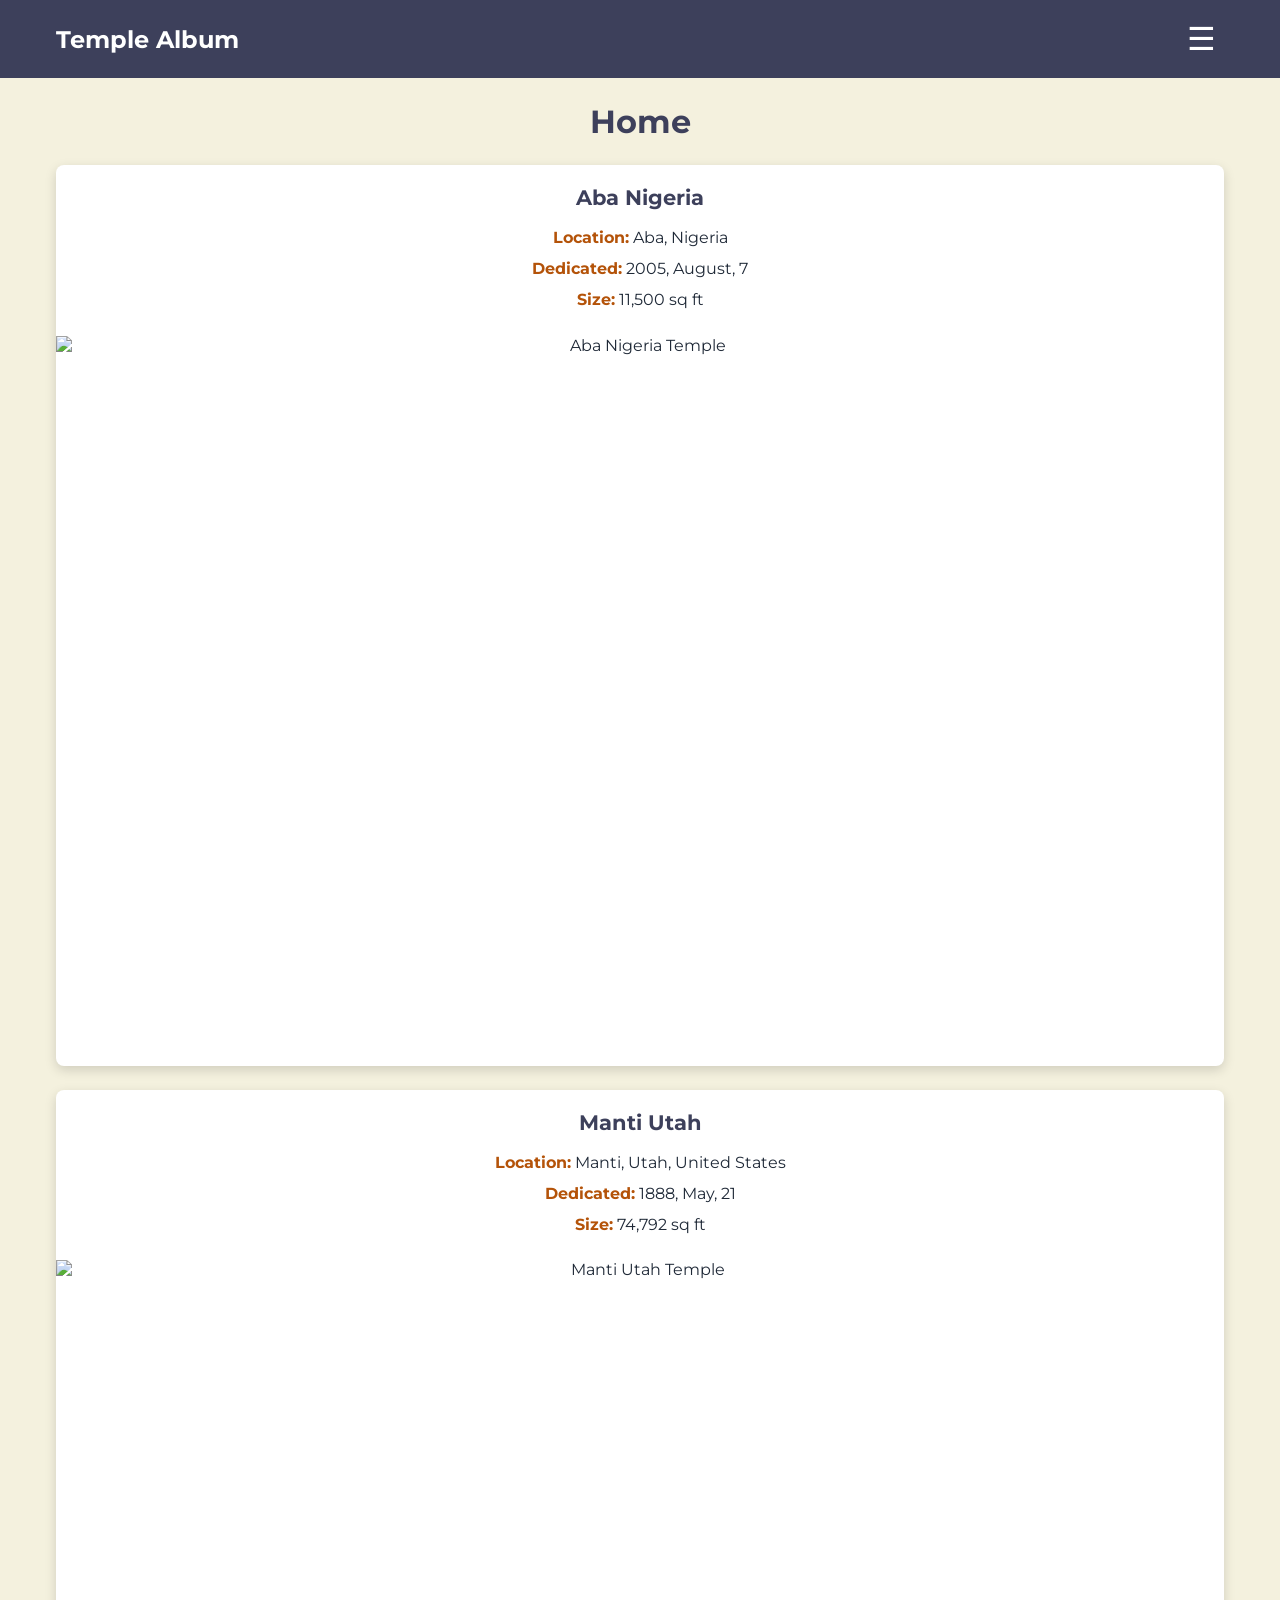
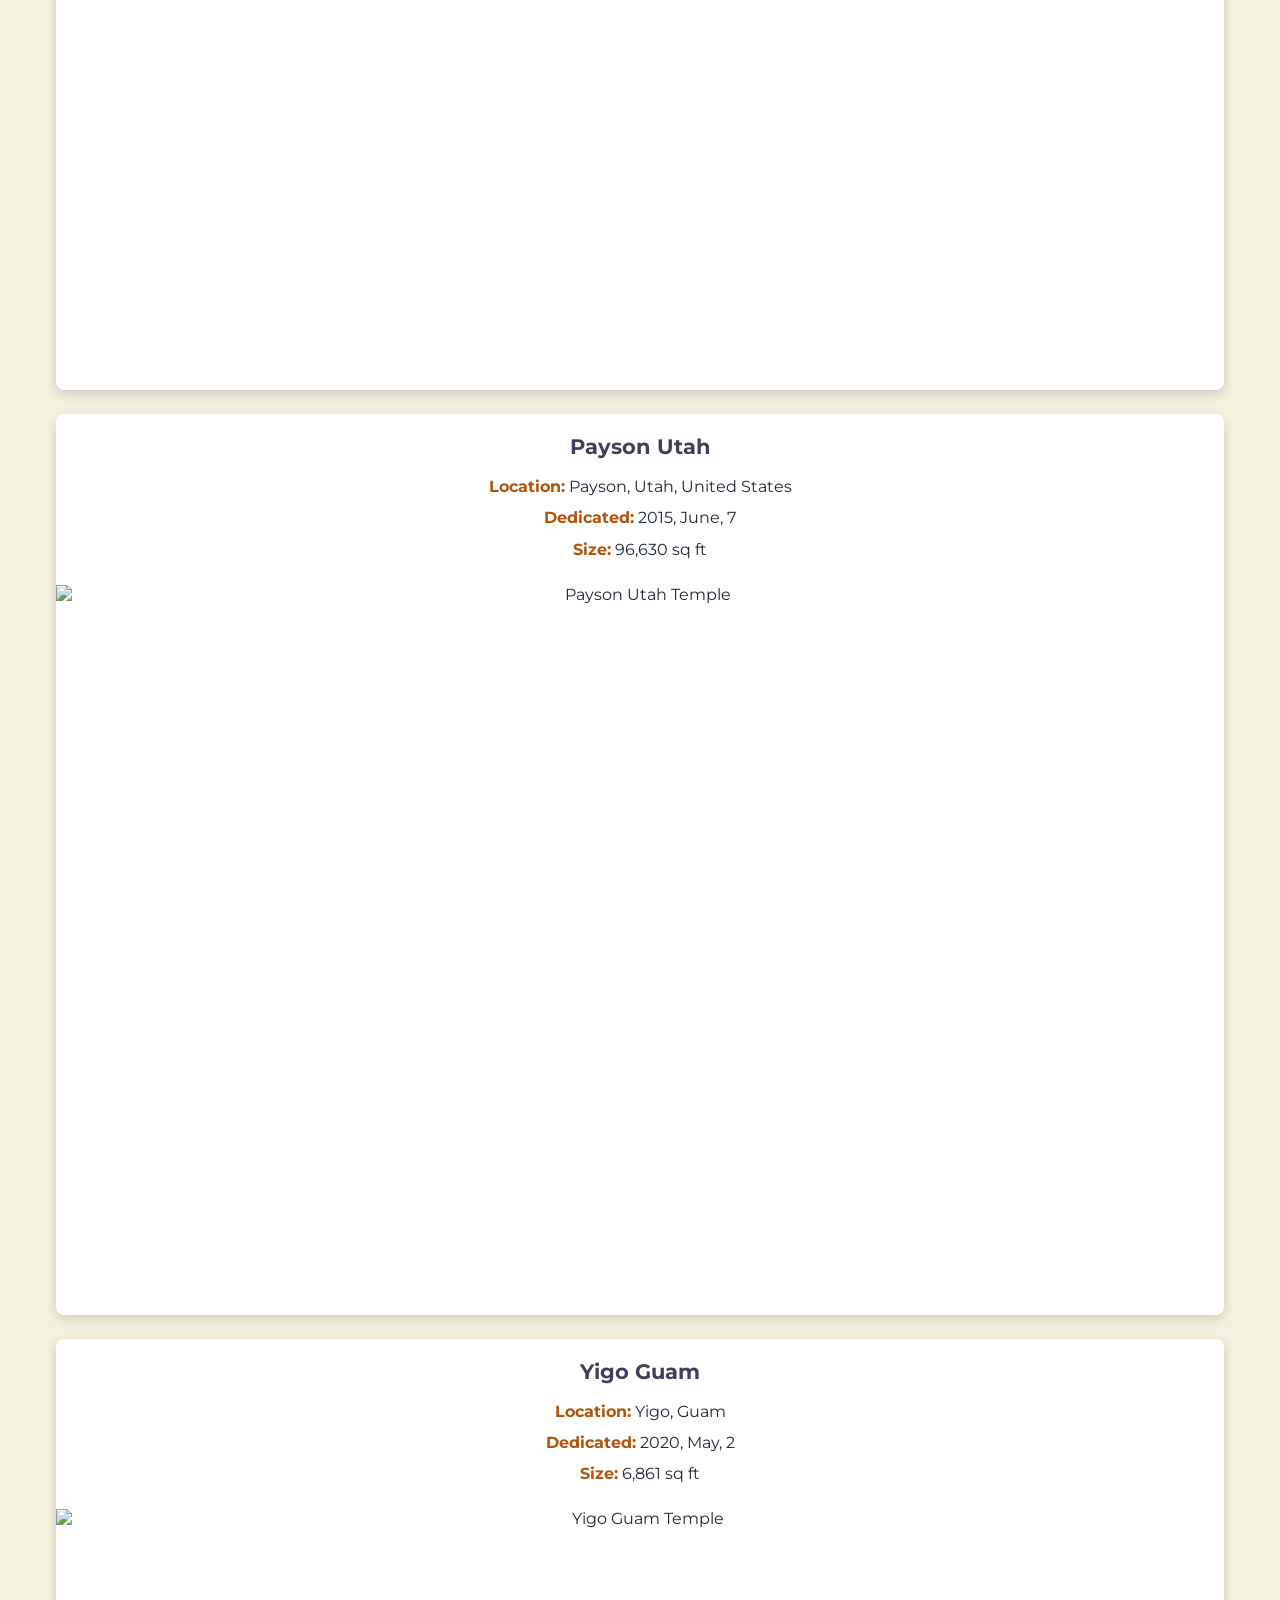
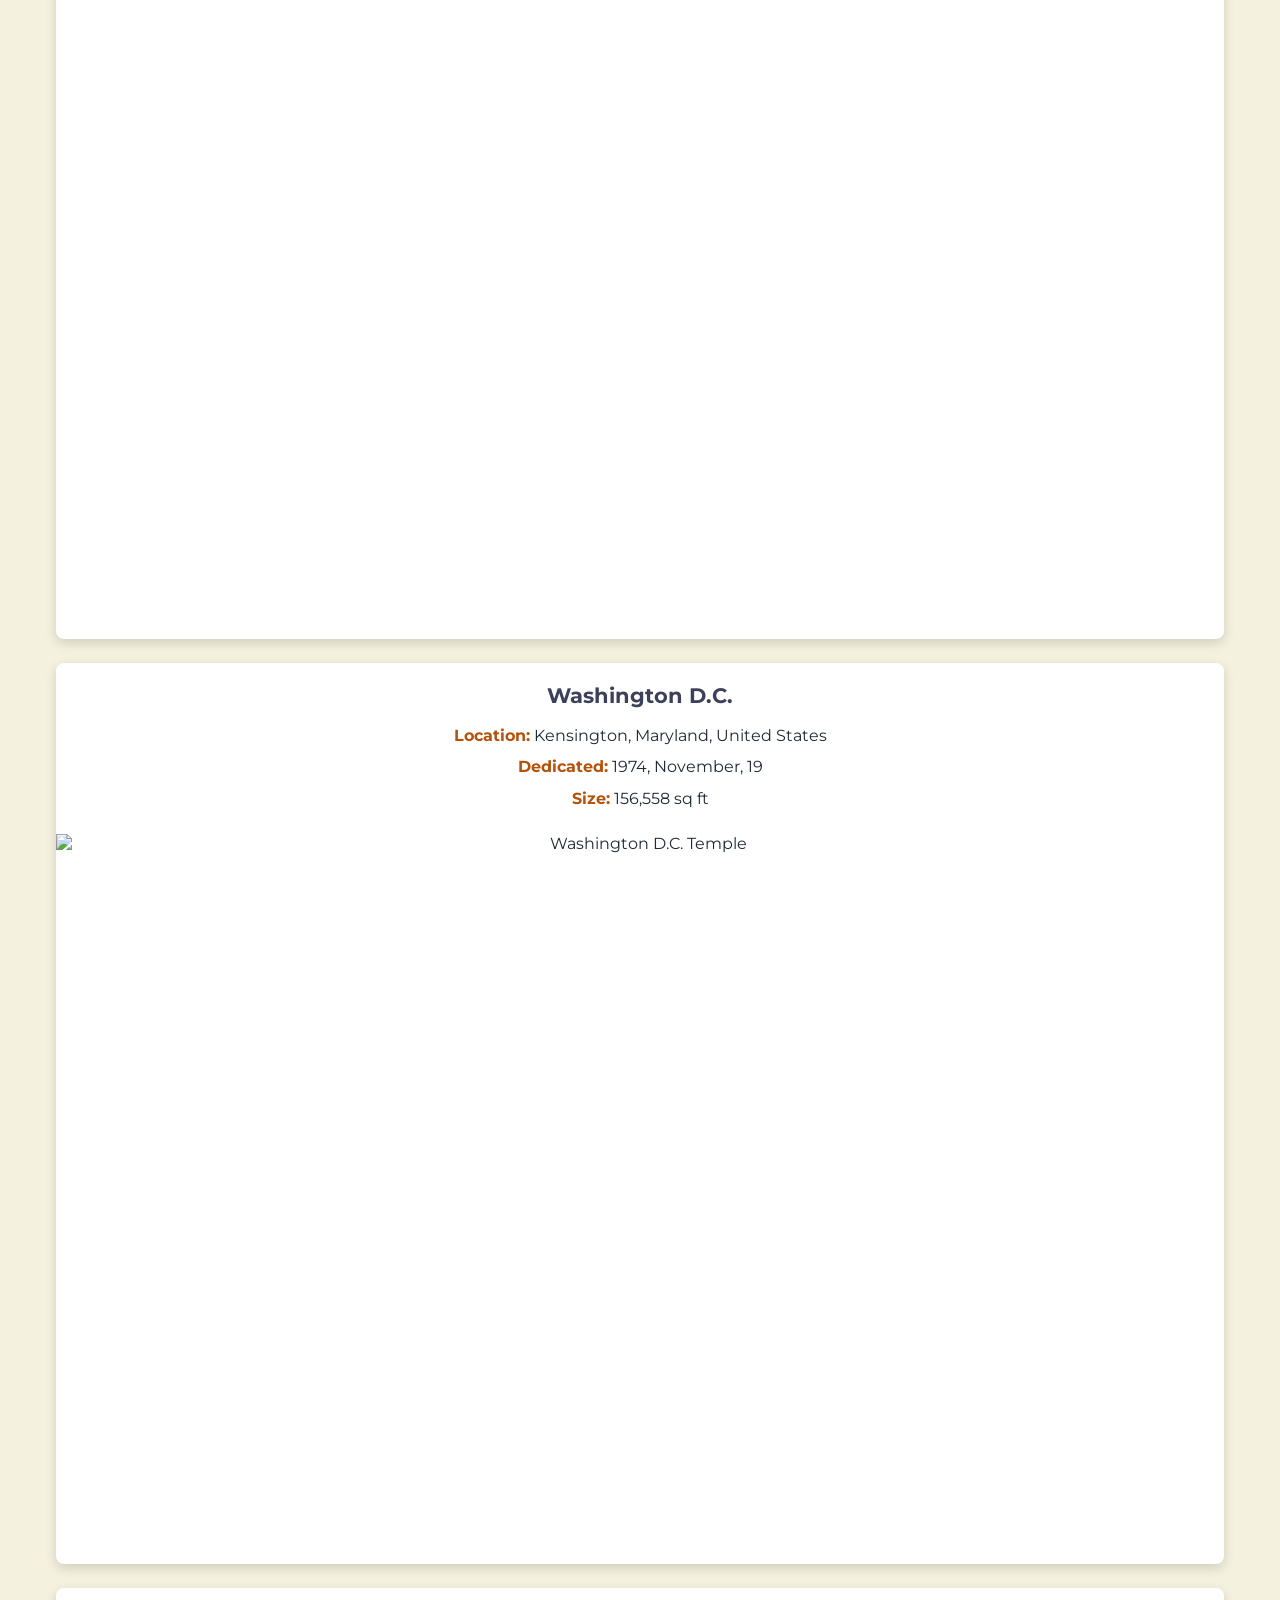
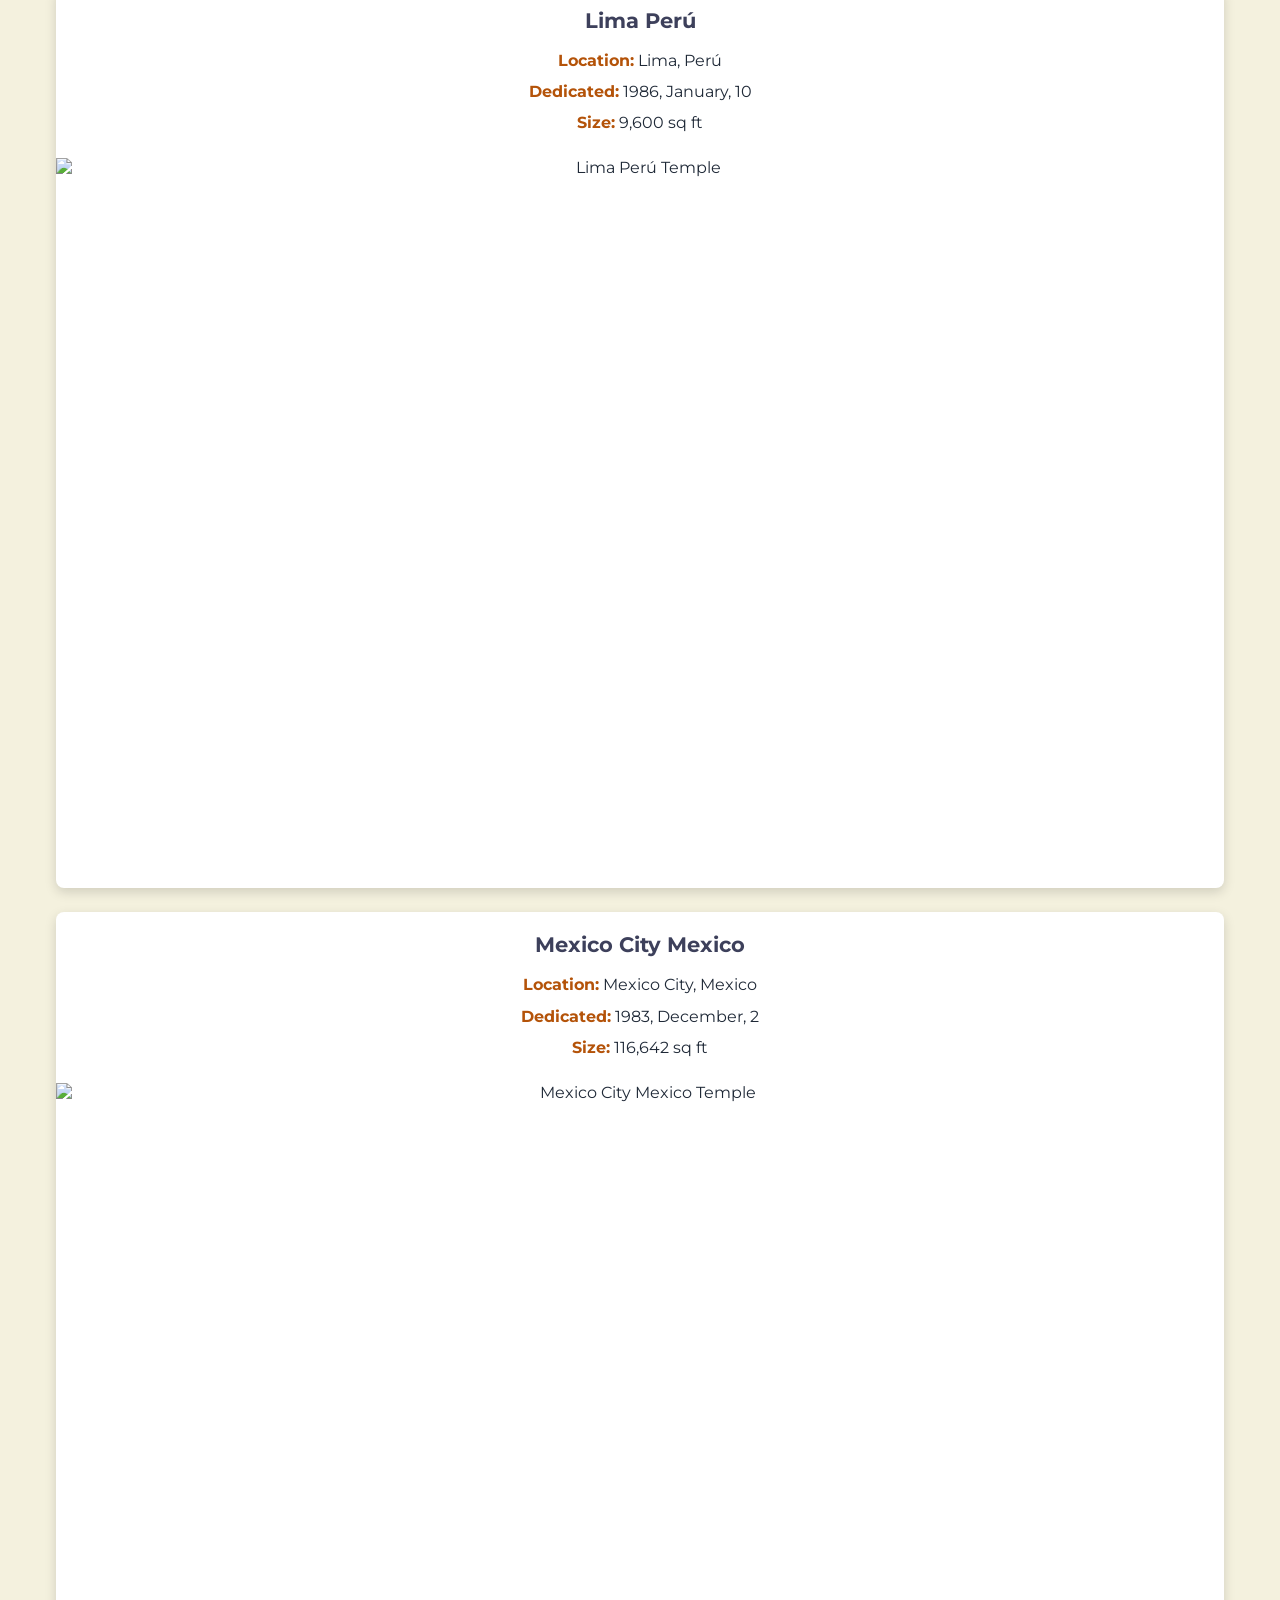
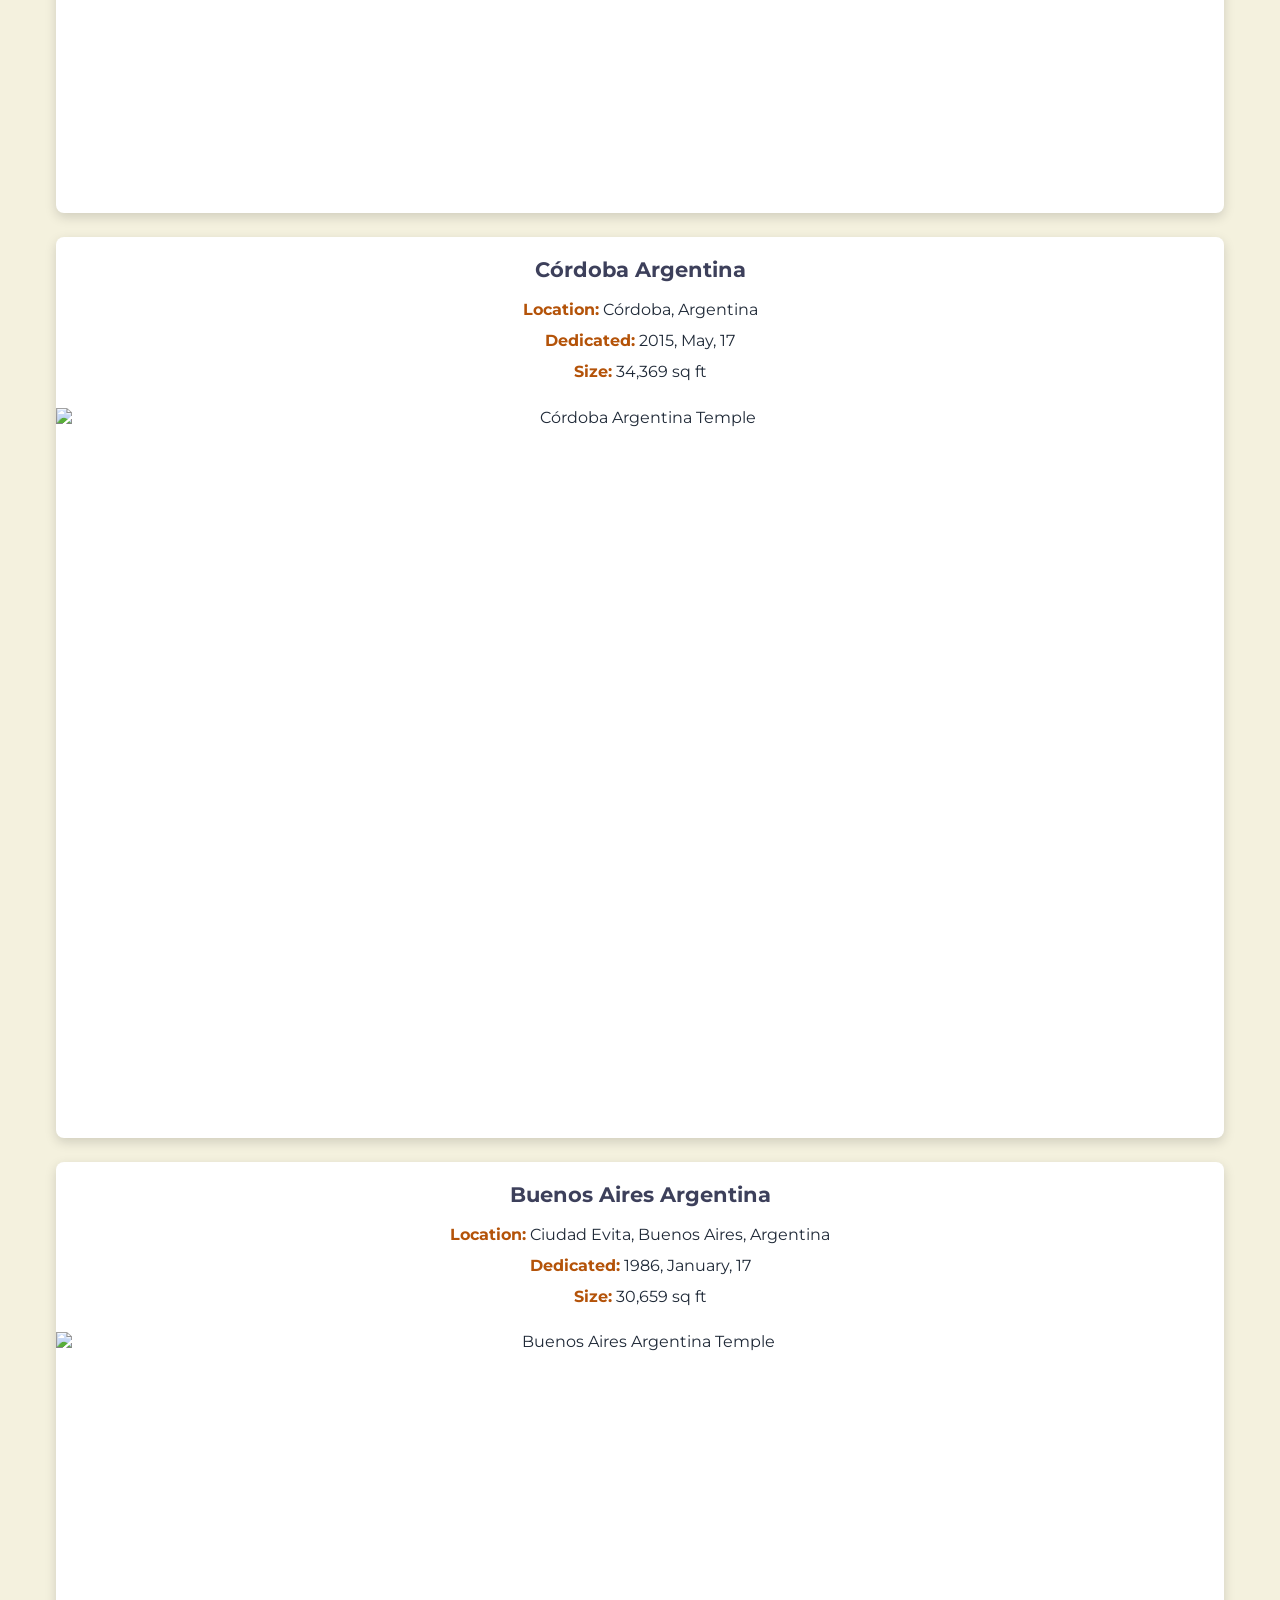
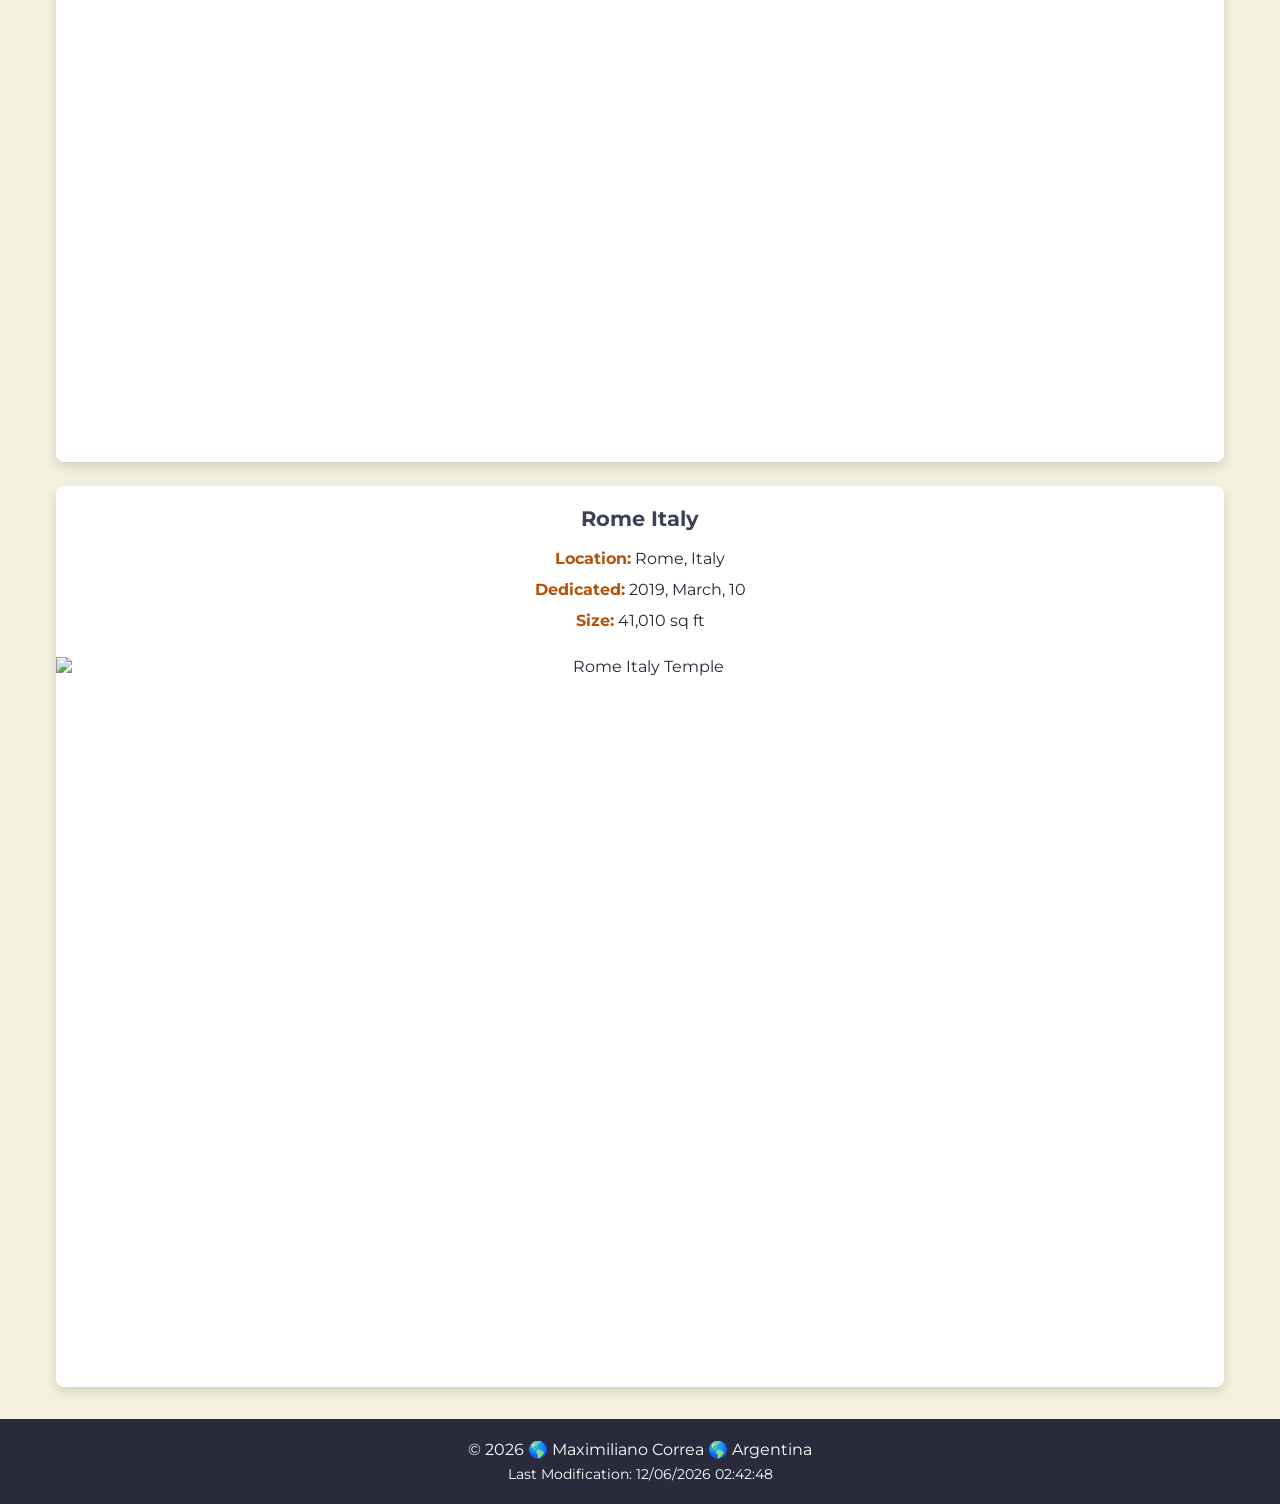
==== filtered-temples.html @ fe28e609 "week 04 assignment" ====
<!DOCTYPE html>
<html lang="en">
<head>
    <meta charset="UTF-8">
    <meta name="viewport" content="width=device-width, initial-scale=1.0">

    <title>Filtered Temple Album | WDD 131</title>

    <meta
        name="description"
        content="A responsive temple album that dynamically displays and filters temples by age and size."
    >

    <meta name="author" content="Maximiliano Correa">

    <link rel="preconnect" href="https://fonts.googleapis.com">
    <link rel="preconnect" href="https://fonts.gstatic.com" crossorigin>

    <link
        href="https://fonts.googleapis.com/css2?family=Montserrat:wght@400;600;700&display=swap"
        rel="stylesheet"
    >

    <link rel="stylesheet" href="styles/filtered-temples.css">
    <link
        rel="stylesheet"
        href="styles/filtered-temples-large.css"
        media="screen and (min-width: 48rem)"
    >

    <script src="scripts/filtered-temples.js" defer></script>
</head>

<body>
    <header>
        <div class="header-container">
            <span class="site-title">Temple Album</span>

            <button
                id="menu"
                type="button"
                aria-label="Open navigation menu"
                aria-expanded="false"
            >
                ☰
            </button>

            <nav id="navigation" aria-label="Temple filters">
                <button type="button" data-filter="home" class="active">
                    Home
                </button>

                <button type="button" data-filter="old">
                    Old
                </button>

                <button type="button" data-filter="new">
                    New
                </button>

                <button type="button" data-filter="large">
                    Large
                </button>

                <button type="button" data-filter="small">
                    Small
                </button>
            </nav>
        </div>
    </header>

    <main>
        <h1 id="page-title">Home</h1>

        <section
            id="temple-cards"
            class="temple-grid"
            aria-label="Temple album"
        >
            <!-- Temple cards are generated with JavaScript -->
        </section>
    </main>

    <footer>
        <p>
            &copy;
            <span id="currentyear"></span>
            🌎 Maximiliano Correa 🌎 Argentina
        </p>

        <p id="lastModified"></p>
    </footer>
</body>
</html>
---- styles/filtered-temples.css ----
:root {
    --primary-color: #3d405b;
    --secondary-color: #f4f1de;
    --accent-color: #b45309;
    --text-color: #1f2937;
    --white: #ffffff;
    --card-background: #ffffff;
    --footer-background: #292b3d;
    --shadow: 0 4px 12px rgba(0, 0, 0, 0.15);
}

* {
    box-sizing: border-box;
}

body {
    margin: 0;
    font-family: "Montserrat", Arial, sans-serif;
    color: var(--text-color);
    background-color: var(--secondary-color);
}

header {
    background-color: var(--primary-color);
    color: var(--white);
}

.header-container {
    max-width: 1200px;
    margin: 0 auto;
    padding: 1rem;
    display: flex;
    align-items: center;
    justify-content: space-between;
    flex-wrap: wrap;
}

.site-title {
    font-size: 1.5rem;
    font-weight: 700;
}

#menu {
    display: block;
    border: 0;
    background: transparent;
    color: var(--white);
    font-size: 2rem;
    cursor: pointer;
    padding: 0.25rem 0.5rem;
}

#menu:hover,
#menu:focus-visible {
    background-color: var(--white);
    color: var(--primary-color);
    border-radius: 4px;
}

nav {
    display: none;
    flex-direction: column;
    width: 100%;
    margin-top: 1rem;
    gap: 0.25rem;
}

nav.open {
    display: flex;
}

nav button {
    border: none;
    background-color: transparent;
    color: var(--white);
    font: inherit;
    font-weight: 600;
    padding: 0.75rem 1rem;
    cursor: pointer;
    border-radius: 4px;
}

nav button:hover,
nav button:focus-visible,
nav button.active {
    background-color: var(--white);
    color: var(--primary-color);
}

main {
    max-width: 1200px;
    margin: 0 auto;
    padding: 1.5rem 1rem 2rem;
}

h1 {
    text-align: center;
    color: var(--primary-color);
    margin-top: 0;
    margin-bottom: 1.5rem;
}

.temple-grid {
    display: grid;
    grid-template-columns: 1fr;
    gap: 1.5rem;
}

.temple-card {
    background-color: var(--card-background);
    border-radius: 8px;
    overflow: hidden;
    box-shadow: var(--shadow);
    text-align: center;
}

.temple-card h2 {
    color: var(--primary-color);
    margin: 1.25rem 1rem 1rem;
    font-size: 1.3rem;
}

.temple-info {
    padding: 0 1rem 1rem;
}

.temple-info p {
    margin: 0.45rem 0;
    line-height: 1.5;
}

.label {
    color: var(--accent-color);
    font-weight: 700;
}

.temple-card img {
    display: block;
    width: 100%;
    height: auto;
    aspect-ratio: 8 / 5;
    object-fit: cover;
}

footer {
    background-color: var(--footer-background);
    color: var(--white);
    text-align: center;
    padding: 1rem;
}

footer p {
    margin: 0.35rem;
}

#lastModified {
    font-size: 0.9rem;
}
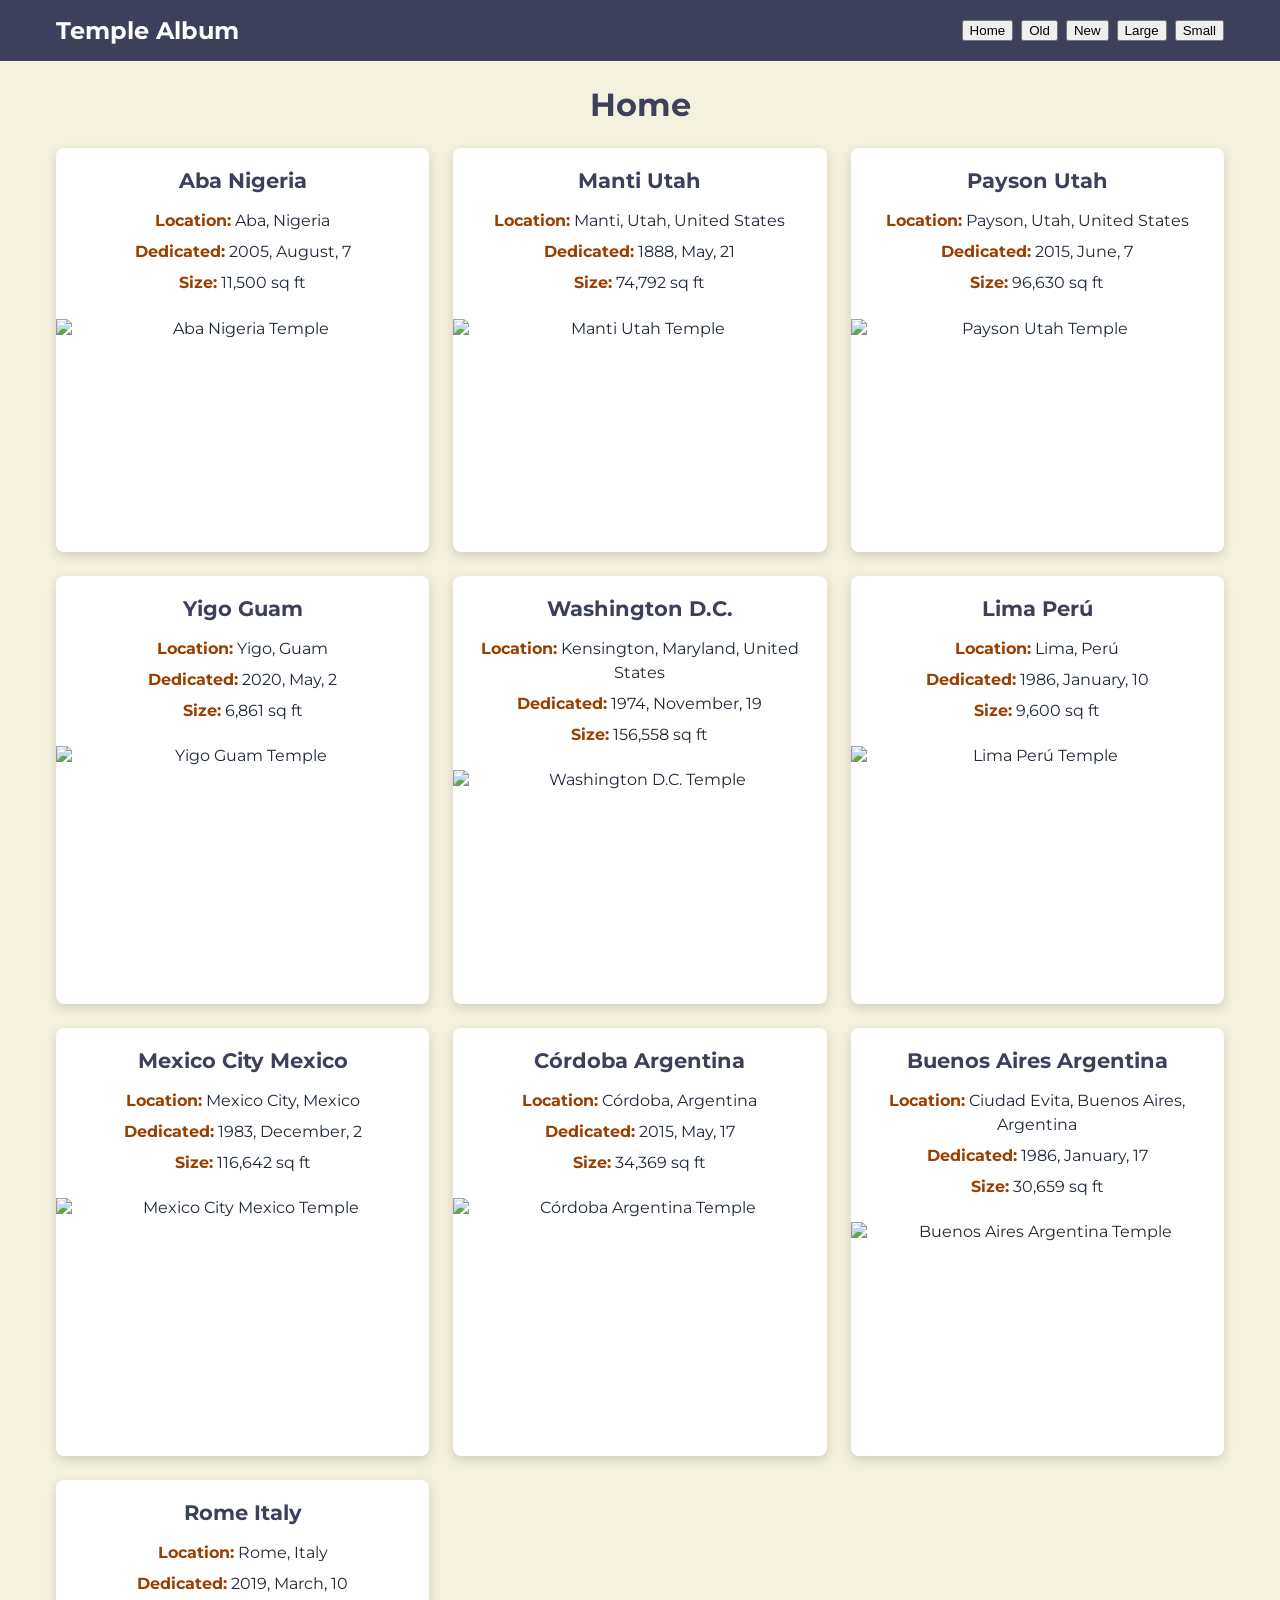
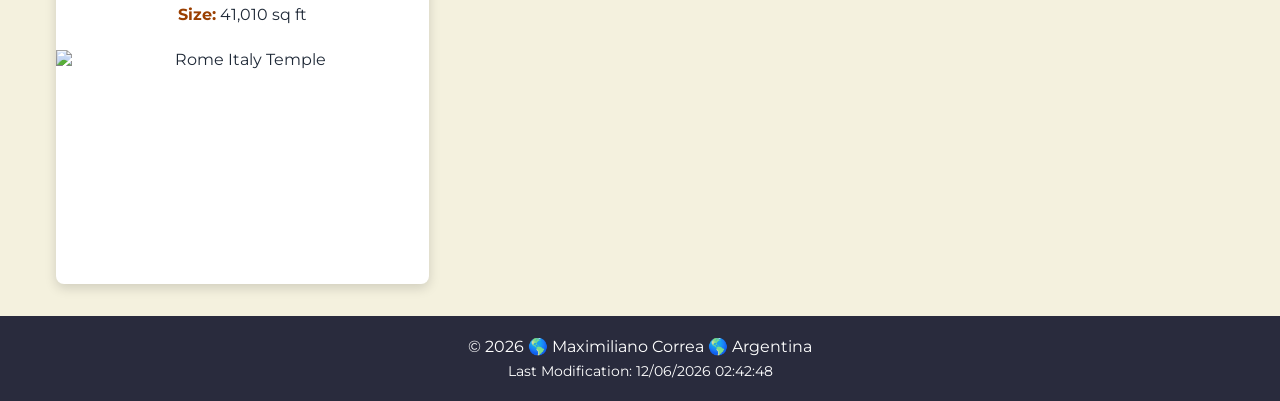
==== commit 73528b56: "fixing 04 assignment" ====
--- a/filtered-temples.html
+++ b/filtered-temples.html
@@ -22,11 +22,7 @@
     >
 
     <link rel="stylesheet" href="styles/filtered-temples.css">
-    <link
-        rel="stylesheet"
-        href="styles/filtered-temples-large.css"
-        media="screen and (min-width: 48rem)"
-    >
+
 
     <script src="scripts/filtered-temples.js" defer></script>
 </head>
--- a/styles/filtered-temples.css
+++ b/styles/filtered-temples.css
@@ -1,12 +1,12 @@
 :root {
     --primary-color: #3d405b;
     --secondary-color: #f4f1de;
-    --accent-color: #b45309;
+    --accent-color: #9a3f00;
     --text-color: #1f2937;
     --white: #ffffff;
     --card-background: #ffffff;
     --footer-background: #292b3d;
-    --shadow: 0 4px 12px rgba(0, 0, 0, 0.15);
+    --shadow: 0 4px 12px #00000026;
 }
 
 * {
@@ -43,7 +43,7 @@
 #menu {
     display: block;
     border: 0;
-    background: transparent;
+    background-color: transparent;
     color: var(--white);
     font-size: 2rem;
     cursor: pointer;
@@ -58,31 +58,36 @@
 }
 
 nav {
-    display: none;
+    display: flex;
     flex-direction: column;
     width: 100%;
-    margin-top: 1rem;
     gap: 0.25rem;
+
+    max-height: 0;
+    overflow: hidden;
+    margin-top: 0;
+
+    transition: max-height 0.3s ease;
 }
 
 nav.open {
-    display: flex;
+    max-height: 350px;
+    margin-top: 1rem;
 }
 
-nav button {
-    border: none;
-    background-color: transparent;
+nav a {
+    display: block;
     color: var(--white);
-    font: inherit;
+    text-decoration: none;
     font-weight: 600;
     padding: 0.75rem 1rem;
-    cursor: pointer;
+    text-align: center;
     border-radius: 4px;
 }
 
-nav button:hover,
-nav button:focus-visible,
-nav button.active {
+nav a:hover,
+nav a:focus-visible,
+nav a.active {
     background-color: var(--white);
     color: var(--primary-color);
 }
@@ -155,4 +160,37 @@
 
 #lastModified {
     font-size: 0.9rem;
+}
+
+/* Tablet */
+
+@media screen and (min-width: 48rem) {
+    .header-container {
+        flex-wrap: nowrap;
+    }
+
+    #menu {
+        display: none;
+    }
+
+    nav {
+        flex-direction: row;
+        width: auto;
+        max-height: none;
+        overflow: visible;
+        margin-top: 0;
+        gap: 0.5rem;
+    }
+
+    .temple-grid {
+        grid-template-columns: repeat(2, minmax(0, 1fr));
+    }
+}
+
+/* Desktop */
+
+@media screen and (min-width: 64rem) {
+    .temple-grid {
+        grid-template-columns: repeat(3, minmax(0, 1fr));
+    }
 }
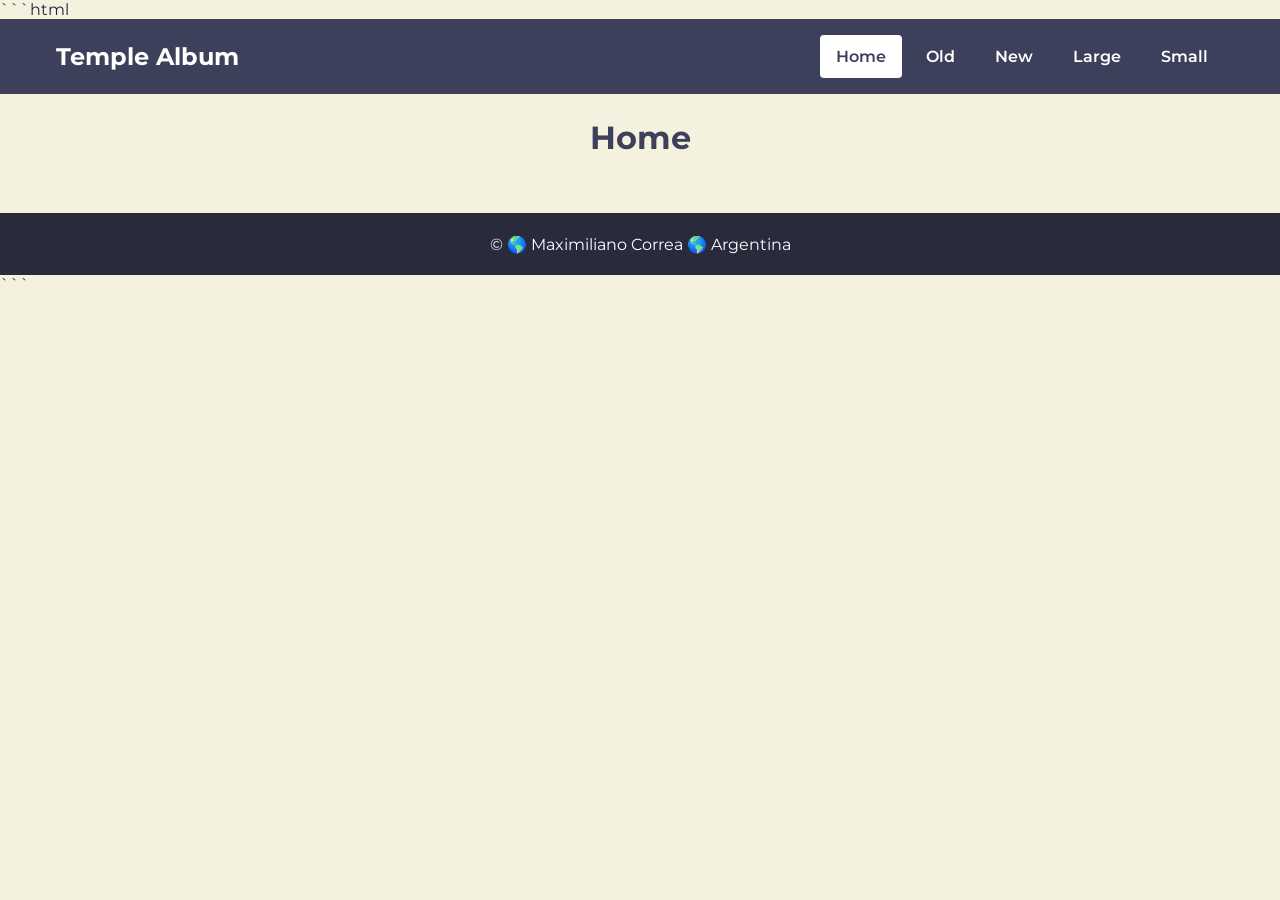
==== commit b0c99fa5: "fixing 04 assignment" ====
--- a/filtered-temples.html
+++ b/filtered-temples.html
@@ -1,3 +1,4 @@
+```html
 <!DOCTYPE html>
 <html lang="en">
 <head>
@@ -23,7 +24,6 @@
 
     <link rel="stylesheet" href="styles/filtered-temples.css">
 
-
     <script src="scripts/filtered-temples.js" defer></script>
 </head>
 
@@ -37,30 +37,17 @@
                 type="button"
                 aria-label="Open navigation menu"
                 aria-expanded="false"
+                aria-controls="navigation"
             >
                 ☰
             </button>
 
             <nav id="navigation" aria-label="Temple filters">
-                <button type="button" data-filter="home" class="active">
-                    Home
-                </button>
-
-                <button type="button" data-filter="old">
-                    Old
-                </button>
-
-                <button type="button" data-filter="new">
-                    New
-                </button>
-
-                <button type="button" data-filter="large">
-                    Large
-                </button>
-
-                <button type="button" data-filter="small">
-                    Small
-                </button>
+                <a href="#" data-filter="home" class="active">Home</a>
+                <a href="#" data-filter="old">Old</a>
+                <a href="#" data-filter="new">New</a>
+                <a href="#" data-filter="large">Large</a>
+                <a href="#" data-filter="small">Small</a>
             </nav>
         </div>
     </header>
@@ -73,7 +60,7 @@
             class="temple-grid"
             aria-label="Temple album"
         >
-            <!-- Temple cards are generated with JavaScript -->
+            <!-- Temple cards are generated dynamically with JavaScript -->
         </section>
     </main>
 
@@ -87,4 +74,5 @@
         <p id="lastModified"></p>
     </footer>
 </body>
-</html>+</html>
+```
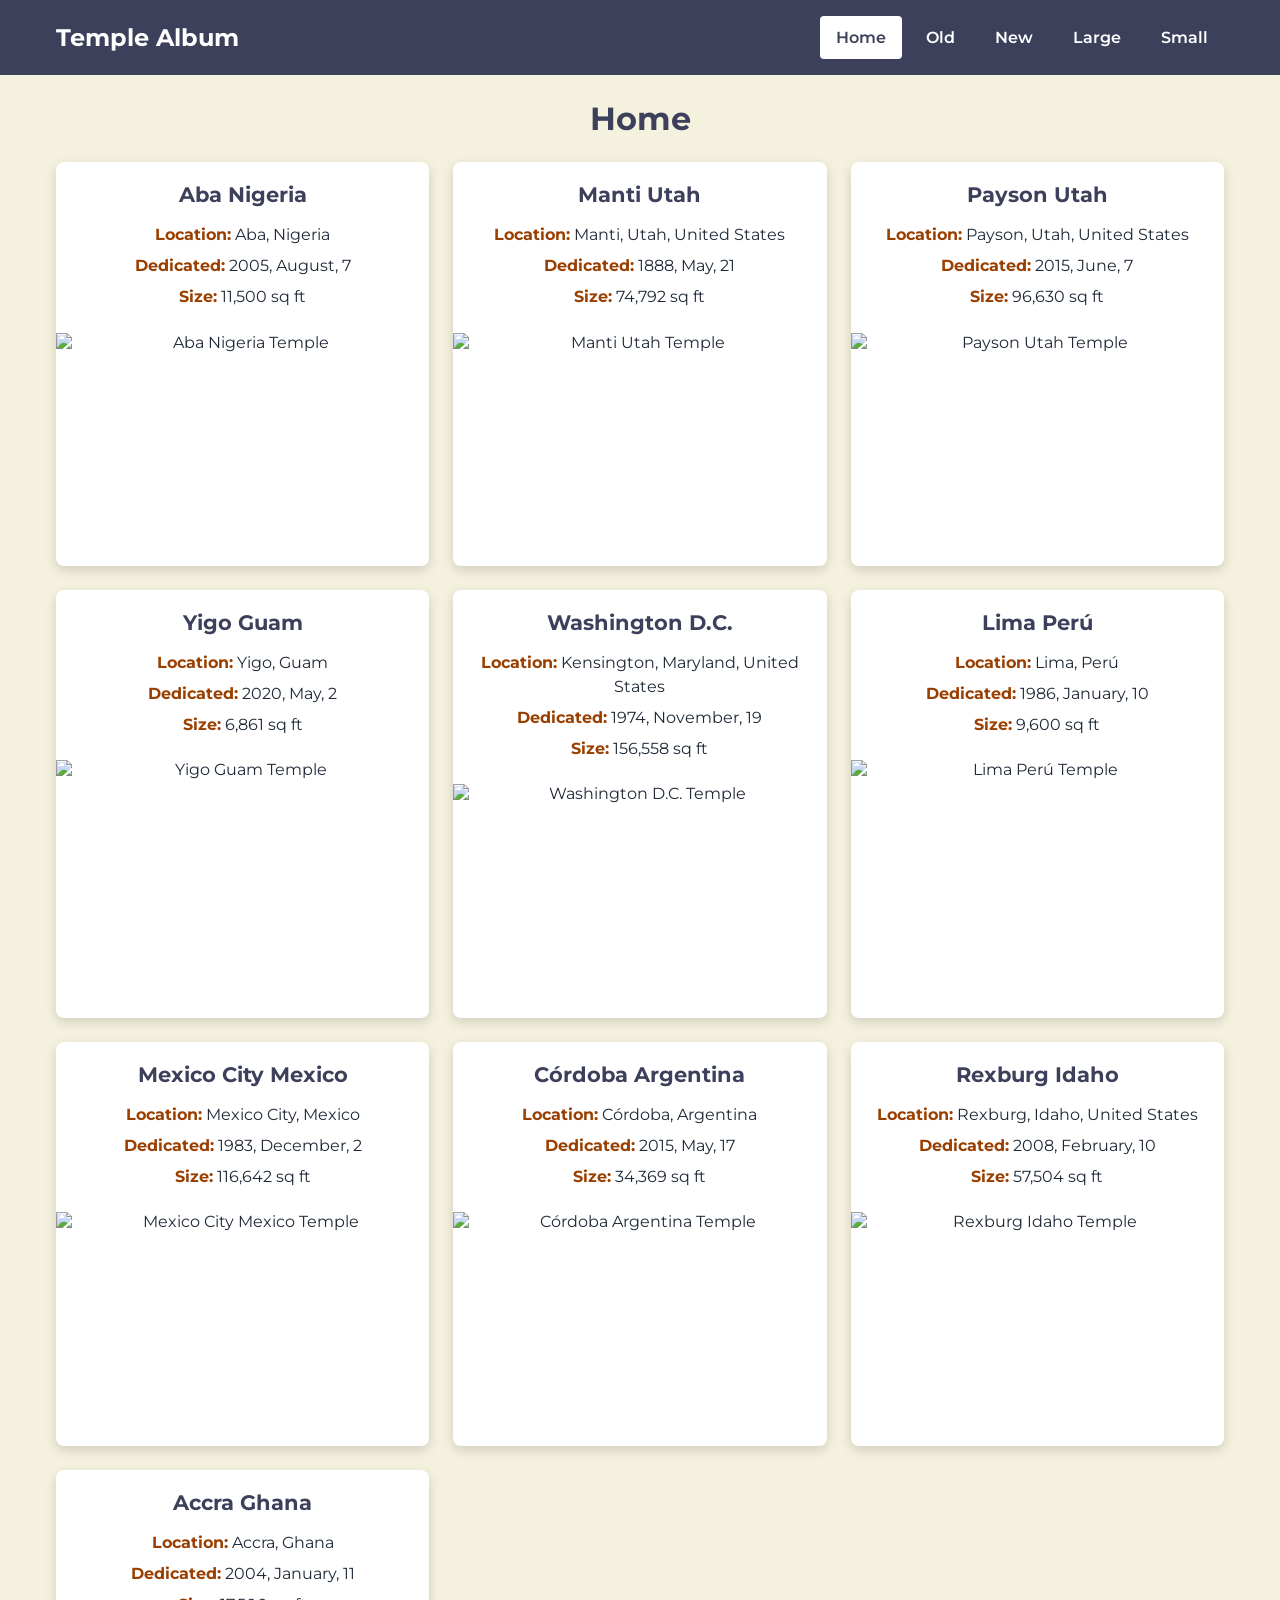
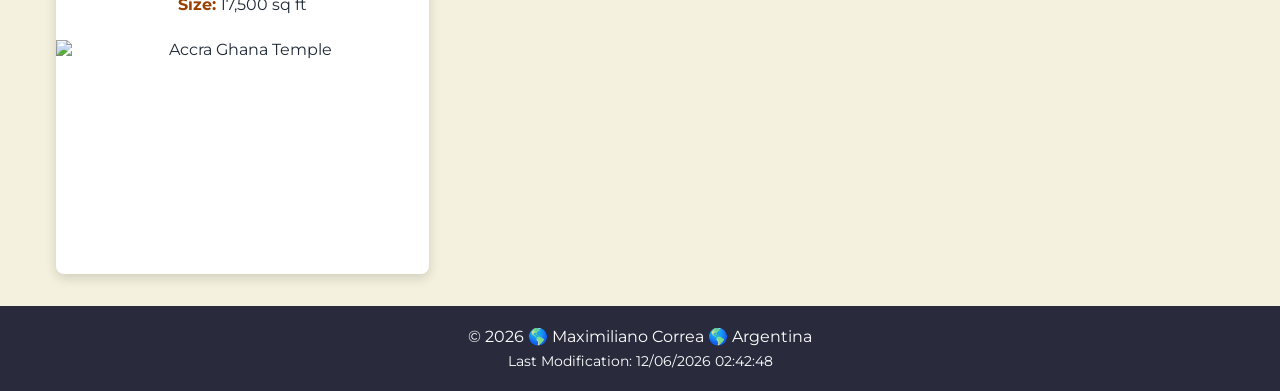
==== commit c4b95922: "fixing 04 assignment" ====
--- a/filtered-temples.html
+++ b/filtered-temples.html
@@ -1,4 +1,3 @@
-```html
 <!DOCTYPE html>
 <html lang="en">
 <head>
@@ -74,5 +73,4 @@
         <p id="lastModified"></p>
     </footer>
 </body>
-</html>
-```
+</html>
